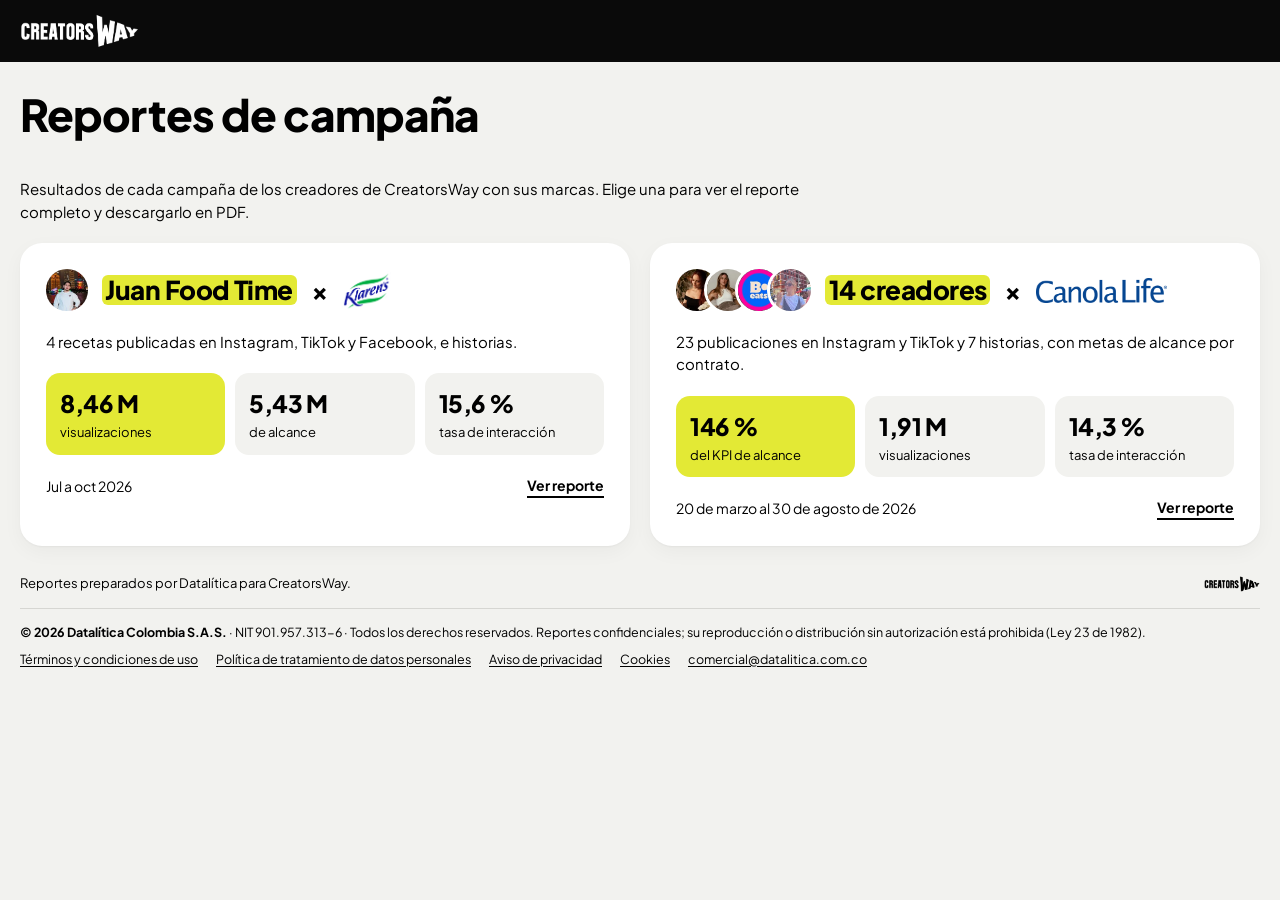
==== index.html @ 8362a9bb "Canola Life 2026: campaña con 14 creadores, KPI de alcance y portada - pipeline/metrics_creadores.py" ====
<!doctype html>
<html lang="es">
<head>
<meta charset="utf-8">
<meta name="viewport" content="width=device-width,initial-scale=1,viewport-fit=cover">
<meta name="robots" content="noindex">
<title>Reportes de campaña · CreatorsWay</title>
<link rel="icon" href="assets/favicon.ico" sizes="any">
<link rel="icon" type="image/png" sizes="32x32" href="assets/favicon-32.png">
<link rel="icon" type="image/png" sizes="16x16" href="assets/favicon-16.png">
<link rel="apple-touch-icon" href="assets/apple-touch-icon.png">
<meta name="theme-color" content="#0A0A0A">
<link rel="preconnect" href="https://fonts.googleapis.com">
<link rel="preconnect" href="https://fonts.gstatic.com" crossorigin>
<link rel="stylesheet" href="https://fonts.googleapis.com/css2?family=Plus+Jakarta+Sans:wght@400;500;600;700;800&display=swap">
<style>

/* Diseño aprobado (2026-11-05): barra superior negra con el menú del reporte; fondo gris cálido con tarjetas
   blancas muy redondeadas; amarillo CreatorsWay para lo activo y la cifra principal; negro y amarillo para las redes. */
:root{
  --fondo:#F2F2EF; --tarjeta:#FFFFFF; --negro:#000000; --barra:#0A0A0A;
  --amarillo:#E3E935; --amarillo-suave:#F4F7B8; --pista:#ECECE8; --linea:#ECECE8; --gris-tabla:#D9D9D9;
  --klarens:#0B1F8F; --ig:#0A0A0A; --tt:#E3E935; --fb:#1877F2;
  --sube:#2F7A3B; --sube-bg:#E5F1E6; --baja:#C2410C; --baja-bg:#FBE9DF; --media-bg:#F0F0EC;
  --sombra:0 1px 2px rgba(0,0,0,.04),0 6px 20px rgba(0,0,0,.04);
  --r:22px; --f:"Plus Jakarta Sans",system-ui,"Segoe UI",sans-serif;
  color-scheme:light;
}
*{box-sizing:border-box}
html{-webkit-text-size-adjust:100%}
body{margin:0;background:var(--fondo);color:var(--negro);font:400 15px/1.5 var(--f)}
h1,h2,h3,p{margin:0}
a{color:inherit}
.num{font-variant-numeric:tabular-nums}

/* barra superior */
.top{position:sticky;top:0;z-index:9;background:var(--barra);color:#fff;padding-top:env(safe-area-inset-top,0px);
  padding-left:max(16px,env(safe-area-inset-left,0px));padding-right:max(16px,env(safe-area-inset-right,0px))}
.top-in{max-width:1240px;margin:0 auto;display:flex;align-items:center;gap:28px;padding-block:14px}
.top .cw{height:34px;width:auto;flex:0 0 auto}
.nav{display:flex;gap:6px;overflow-x:auto;scrollbar-width:none;flex:1 1 auto;min-width:0}
.nav button{flex:0 0 auto;background:transparent;border:0;color:#E8E8E8;font:500 14px var(--f);padding:10px 16px;border-radius:12px;cursor:pointer;display:inline-flex;align-items:center;gap:8px}
.nav button:hover{background:#1C1C1C;color:#fff}
.nav button.on{background:var(--amarillo);color:#000;font-weight:700}
.nav button:focus-visible{outline:2px solid var(--amarillo);outline-offset:2px}
.nav svg{width:16px;height:16px}
.top-r{display:flex;align-items:center;gap:10px;flex:0 0 auto}
.period{border:1px solid #333;border-radius:12px;padding:9px 14px;font-size:14px;white-space:nowrap}
.btn.yel{background:#000;color:#fff;border:1px solid #3A3A3A;padding:10px 16px;font-size:14px}
.btn.yel:hover{background:#1C1C1C}
.title h1{display:flex;align-items:center;flex-wrap:wrap;gap:.12em .3em}
.title h1 .tlogo{height:2.4em;width:auto}
.title h1 .x{line-height:1}
.tabhead{display:flex;align-items:center;gap:12px}
.tabhead h2{font-size:24px;font-weight:800;letter-spacing:-.02em}
.tabhead span.s{font-size:15px}
.pbadge{width:40px;height:40px;border-radius:12px;display:grid;place-items:center;color:#fff;flex:0 0 auto}
.pbadge svg{width:22px;height:22px}
.pbadge.ig{background:radial-gradient(circle at 30% 107%,#FDF497 0%,#FD5949 45%,#D6249F 60%,#285AEB 90%)}
.pbadge.tt{background:#000}
.pbadge.fb{background:var(--fb)}
.fill.fb{background:var(--fb)}
.sbar .fb{background:var(--fb)}
.aprox{font-size:12px;font-weight:600;margin-left:4px}
.pbadge.tt svg{filter:drop-shadow(-1px -1px 0 #25F4EE) drop-shadow(1px 1px 0 #FE2C55)}
.sec-t{display:grid;gap:4px;margin-top:12px}
.sec-t h2{font-size:22px;font-weight:800;letter-spacing:-.02em}
.sec-t p{font-size:15px;max-width:72ch}
.kpi .ins{font-size:13px;line-height:1.45;border-top:1px solid var(--linea);padding-top:10px;margin-top:2px}
.kpi.hi .ins{border-top-color:rgba(0,0,0,.18)}
.kpi .ins b{font-weight:800}
.callout{display:block;font-size:14px;line-height:1.55}
.callout b{font-weight:800}
.foot{display:grid;gap:14px}
.foot-top{display:flex;justify-content:space-between;align-items:center;gap:16px;flex-wrap:wrap}
.legal{border-top:1px solid #D6D6D2;padding-top:14px;display:grid;gap:8px;font-size:12.5px;line-height:1.5}
.legal nav{display:flex;flex-wrap:wrap;gap:6px 18px}
.legal a{color:#000;text-decoration:underline;text-underline-offset:2px}

/* página */
.page{padding-left:max(16px,env(safe-area-inset-left,0px));padding-right:max(16px,env(safe-area-inset-right,0px));padding-block:28px 56px}
.wrap{max-width:1240px;margin:0 auto;display:grid;grid-template-columns:minmax(0,1fr);gap:20px}
.wrap > *{min-width:0}
.title{display:flex;justify-content:space-between;align-items:flex-end;gap:16px 24px;flex-wrap:wrap;margin-bottom:8px}
.title h1{font-size:clamp(30px,4vw,44px);line-height:1.1;font-weight:800;letter-spacing:-.02em;text-wrap:balance}
.title h1 .jft{background:var(--amarillo);padding:0 .14em;border-radius:6px;box-decoration-break:clone;-webkit-box-decoration-break:clone}
.title h1 .kl{color:var(--klarens)}
.title .sub{font-size:16px;margin-top:8px;max-width:70ch}
.title-r{display:flex;align-items:center;gap:12px;flex-wrap:wrap}
.title-r img{height:52px;width:auto}
.btn{background:#000;color:#fff;border:0;border-radius:12px;padding:13px 20px;font:700 15px var(--f);cursor:pointer;display:inline-flex;gap:8px;align-items:center;text-decoration:none}
.btn.ghost{background:#fff;color:#000;box-shadow:var(--sombra)}
.btn:focus-visible{outline:2px solid #000;outline-offset:2px}

.card{background:var(--tarjeta);border-radius:var(--r);box-shadow:var(--sombra);padding:26px}
.card-h{display:flex;justify-content:space-between;align-items:flex-start;gap:12px;margin-bottom:18px;flex-wrap:wrap}
.card-h h2{font-size:19px;font-weight:700;letter-spacing:-.01em}
.card-h p{font-size:14px;margin-top:4px}
.legend{display:flex;gap:16px;font-size:13px;flex:0 0 auto}
.legend span{display:inline-flex;align-items:center;gap:6px}
.legend i{width:10px;height:10px;border-radius:50%;display:inline-block}
.legend i.tt,.dot.tt{box-shadow:inset 0 0 0 1px rgba(0,0,0,.2)}

/* cifras */
.kpis{display:grid;grid-template-columns:repeat(5,minmax(0,1fr));gap:16px}
.kpi{display:grid;gap:14px;align-content:start}
.kpi .row{display:flex;justify-content:space-between;align-items:center;gap:8px}
.kpi .k{font-size:15px;font-weight:500}
.kpi .ic{width:36px;height:36px;border-radius:10px;background:var(--fondo);display:grid;place-items:center;flex:0 0 auto}
.kpi .ic svg{width:16px;height:16px}
.kpi .v{font-size:clamp(28px,2.6vw,38px);font-weight:800;line-height:1;letter-spacing:-.02em}
.kpi .d{font-size:13px}
.kpi.hi{background:var(--amarillo)}
.kpi.hi .ic{background:rgba(255,255,255,.55)}

.duo{display:grid;grid-template-columns:minmax(0,1.75fr) minmax(0,1fr);gap:16px;align-items:stretch}
.chart{position:relative}
.crow{display:grid;grid-template-columns:minmax(0,1fr) minmax(0,1.7fr) 96px;gap:20px;align-items:center;padding:14px 0;border-top:1px solid var(--linea)}
.cname{display:flex;gap:12px;align-items:center;min-width:0}
.cname > div{min-width:0}
.thumb{flex:0 0 auto;display:block;width:46px;height:82px;border-radius:10px;overflow:hidden;background:var(--pista)}
.thumb img{width:100%;height:100%;object-fit:cover;display:block}
.thumb:focus-visible{outline:2px solid #000;outline-offset:2px}
.title h1 .tavatar{width:2.2em;height:2.2em;border-radius:50%;object-fit:cover;box-shadow:0 0 0 3px #fff,0 0 0 4px var(--linea)}
.cname strong{display:block;font-weight:700;font-size:15px;line-height:1.3}
.cname span{font-size:13px}
.bars{display:grid;gap:5px}
.b{display:grid;grid-template-columns:minmax(0,1fr) 60px;gap:10px;align-items:center;font-size:13px;font-weight:600}
.b .track{height:10px;border-radius:99px;background:var(--pista)}
.b .fill{height:100%;border-radius:99px}
.fill.ig{background:var(--ig)} .fill.tt{background:var(--tt)}
.b:focus-visible{outline:2px solid #000;outline-offset:3px;border-radius:6px}
.er{justify-self:end;display:grid;justify-items:end;gap:5px}
.er .v{font-size:22px;font-weight:800;letter-spacing:-.02em}
.pill{font-size:12px;font-weight:700;padding:3px 10px;border-radius:999px;background:var(--media-bg);white-space:nowrap}
.pill.alta{background:var(--sube-bg);color:var(--sube)}
.pill.baja{background:var(--baja-bg);color:var(--baja)}
.tip{position:absolute;pointer-events:none;background:#000;color:#fff;font-size:13px;line-height:1.45;padding:8px 12px;border-radius:10px;white-space:nowrap;z-index:2}

.share{display:grid;gap:18px}
.srow{display:grid;gap:8px}
.srow .t{display:flex;justify-content:space-between;gap:8px;font-size:14px}
.srow .t b{font-weight:700}
.sbar{display:flex;height:10px;border-radius:99px;overflow:hidden;gap:2px;background:#fff}
.sbar .ig{background:var(--ig)} .sbar .tt{background:var(--tt)}
.callout{background:var(--fondo);border-radius:16px;padding:16px 18px;margin:20px 0 0;display:block}
.callout b{font-weight:700}
.callout span{font-size:14px}

.finds{display:grid;grid-template-columns:repeat(3,minmax(0,1fr));gap:16px}
.find{display:grid;gap:10px;align-content:start}
.find .v{font-size:42px;font-weight:800;line-height:1;letter-spacing:-.03em}
.find h3{font-size:17px;font-weight:700;line-height:1.3}
.find p{font-size:14px}
.find.hi{background:#000;color:#fff}
.find.hi .v{color:var(--amarillo)}

.quotes{display:grid;grid-template-columns:repeat(3,minmax(0,1fr));gap:16px}
.quote{margin:0;display:grid;gap:10px;align-content:start}
.quote .qt{font-size:12px;font-weight:700;background:var(--fondo);border-radius:999px;padding:3px 10px;justify-self:start}
.quote blockquote{margin:0;font-size:17px;font-weight:600;line-height:1.4}
.quote figcaption{font-size:13px}
.duo.inner{gap:32px}
.nets{display:grid;grid-template-columns:repeat(2,minmax(0,1fr));gap:16px}
.net-h{display:flex;align-items:center;gap:12px;margin-bottom:18px}
.badge{width:40px;height:40px;border-radius:12px;display:grid;place-items:center;font:800 13px var(--f);flex:0 0 auto}
.badge.ig{background:var(--ig);color:#fff} .badge.tt{background:var(--tt);color:#000}
.net-h strong{font-size:17px;display:block}
.net-h span{font-size:13px}
.net-g{display:grid;grid-template-columns:repeat(3,minmax(0,1fr));gap:18px 12px}
.net-g div{display:grid;gap:2px}
.net-g .v{font-size:24px;font-weight:800;letter-spacing:-.02em;line-height:1.1}
.net-g .k{font-size:13px}

/* comparación de una pieza */
.vs{display:grid;gap:16px}
.vsr{display:grid;gap:8px}
.vsr .t{display:grid;grid-template-columns:minmax(0,1fr) auto minmax(0,1fr);gap:8px;font-size:14px;align-items:baseline}
.vsr .t .a{font-weight:800;font-size:17px}
.vsr .t .m{font-weight:600;text-align:center}
.vsr .t .z{font-weight:800;font-size:17px;text-align:right}
.note{font-size:15px;line-height:1.6}
.facts{display:grid;gap:10px;margin-top:18px}
.facts div{display:flex;justify-content:space-between;gap:12px;background:var(--fondo);border-radius:12px;padding:10px 14px;font-size:14px}
.facts b{font-weight:800;white-space:nowrap}
.links{display:flex;gap:8px;flex-wrap:wrap;margin-top:18px}

.tbl{overflow-x:auto;border-radius:14px;border:1px solid var(--linea)}
table{border-collapse:collapse;width:100%;min-width:660px;font-size:14px}
th,td{padding:12px 14px;text-align:right;white-space:nowrap}
th:first-child,td:first-child{text-align:left;white-space:normal}
th.l,td.l{text-align:left}
thead th{background:var(--gris-tabla);font-weight:700;font-size:13px}
tbody td{border-top:1px solid var(--linea)}
tbody tr.hl td{background:var(--amarillo-suave)}
tfoot td{font-weight:800;border-top:2px solid #000}
.dot{display:inline-block;width:10px;height:10px;border-radius:50%;margin-right:8px}
.mini{display:inline-block;height:6px;border-radius:99px;background:#000;vertical-align:middle;margin-left:8px}
.hand{display:block;font-size:11.5px}

.stories{display:grid;grid-template-columns:240px minmax(0,1fr);gap:24px;align-items:start}
.sfigs{display:grid;gap:12px}
.sfigs div{background:var(--fondo);border-radius:16px;padding:14px 16px;display:grid;gap:2px}
.sfigs div:first-child{background:var(--amarillo)}
.sfigs .v{font-size:28px;font-weight:800;letter-spacing:-.02em;line-height:1.1}
.sfigs span{font-size:13px}

.foot{font-size:13px;padding-top:8px}
.foot img{height:16px;width:auto}

@media (max-width:1000px){
  .kpis{grid-template-columns:repeat(2,minmax(0,1fr))}
  .kpi.hi{grid-column:1 / -1}
  .duo,.nets,.finds,.quotes{grid-template-columns:minmax(0,1fr)}
    .period{display:none}
  .btn.yel{padding:9px 12px}
}
@media (max-width:640px){
  .crow{grid-template-columns:minmax(0,1fr) auto;gap:10px 14px}
  .crow .bars{grid-column:1 / -1;grid-row:2}
  .stories{grid-template-columns:minmax(0,1fr)}
  .card{padding:20px}
  .net-g{grid-template-columns:repeat(2,minmax(0,1fr))}
  .top-in{gap:16px}
    .top .cw{height:26px}
}
@media print{
  @page{size:A4 landscape;margin:8mm}
  body{-webkit-print-color-adjust:exact;print-color-adjust:exact}
  .top{position:static}
  .btn,.tip{display:none!important}
  .card,.kpi,.find{break-inside:avoid}
  .page{padding-block:16px 0}
}
@media (prefers-reduced-motion:reduce){*{scroll-behavior:auto!important}}

/* Portada: una tarjeta por campaña, con el mismo sistema visual de los reportes. */
.camps{display:grid;grid-template-columns:repeat(2,minmax(0,1fr));gap:20px}
.camp{display:grid;gap:20px;align-content:start;text-decoration:none;color:inherit;transition:box-shadow .15s}
.camp:hover{box-shadow:0 0 0 2px #000,var(--sombra)}
.camp:focus-visible{outline:2px solid #000;outline-offset:3px}
.camp-h{display:flex;align-items:center;gap:14px;flex-wrap:wrap;font-size:26px;font-weight:800;letter-spacing:-.02em;line-height:1.15}
.camp-h .jft{background:var(--amarillo);padding:0 .14em;border-radius:6px}
.camp-h img.logo{height:1.5em;width:auto}
.camp-h img.logo.wide{height:.95em}
.camp-h .avs{display:inline-flex}
.camp-h .avs img{width:1.6em;height:1.6em;border-radius:50%;object-fit:cover;box-shadow:0 0 0 3px #fff;margin-left:-.4em}
.camp-h .avs img:first-child{margin-left:0}
.camp p{font-size:15px;max-width:60ch}
.camp-n{display:grid;grid-template-columns:repeat(3,minmax(0,1fr));gap:10px}
.camp-n div{background:var(--fondo);border-radius:14px;padding:12px 14px;display:grid;gap:2px}
.camp-n div:first-child{background:var(--amarillo)}
.camp-n b{font-size:24px;font-weight:800;letter-spacing:-.02em}
.camp-n span{font-size:13px}
.camp-f{display:flex;justify-content:space-between;align-items:center;gap:12px;font-size:14px}
.camp-f .go{font-weight:700;border-bottom:2px solid #000}
@media (max-width:900px){.camps{grid-template-columns:minmax(0,1fr)}}
@media (max-width:520px){.camp-n{grid-template-columns:minmax(0,1fr)}}
</style>
</head>
<body>
<header class="top"><div class="top-in"><img class="cw" src="assets/logo-creatorsway-blanco.png" alt="CreatorsWay"></div></header>
<main class="page"><div class="wrap">
  <div class="title"><h1>Reportes de campaña</h1></div>
  <div class="sec-t"><p>Resultados de cada campaña de los creadores de CreatorsWay con sus marcas. Elige una para ver el reporte completo y descargarlo en PDF.</p></div>
  <section class="camps" id="camps"></section>
  <footer class="foot"><div class="foot-top"><span>Reportes preparados por Datalítica para CreatorsWay.</span><img src="assets/logo-creatorsway-negro.png" alt="CreatorsWay"></div>
    <div class="legal"><p><strong>© <span id="y"></span> Datalítica Colombia S.A.S.</strong> · NIT 901.957.313-6 · Todos los derechos reservados. Reportes confidenciales; su reproducción o distribución sin autorización está prohibida (Ley 23 de 1982).</p>
    <nav aria-label="Información legal"><a href="legal/terminos.html">Términos y condiciones de uso</a><a href="legal/datos-personales.html">Política de tratamiento de datos personales</a><a href="legal/datos-personales.html#aviso">Aviso de privacidad</a><a href="legal/datos-personales.html#cookies">Cookies</a><a href="mailto:comercial@datalitica.com.co">comercial@datalitica.com.co</a></nav></div></footer>
</div></main>
<script>
const D={"campanas":[{"id":"klarens-2026","marca":"KLAREN'S","logo":"assets/logo-klarens-sin-fondo.png","logo_ancho":false,"quien":"Juan Food Time","avatares":["assets/klarens-2026/avatar-juanfoodtime.jpg"],"periodo":"Jul a oct 2026","resumen":"4 recetas publicadas en Instagram, TikTok y Facebook, e historias.","cifras":[["8,46 M","visualizaciones"],["5,43 M","de alcance"],["15,6 %","tasa de interacción"]]},{"id":"canola-2026","marca":"Canola Life","logo":"assets/logo-canola-life.png","logo_ancho":true,"quien":"14 creadores","avatares":["assets/canola-2026/avatar-yummy__journey.jpg","assets/canola-2026/avatar-natyfarah.jpg","assets/canola-2026/avatar-b.eats___.jpg","assets/canola-2026/avatar-juliana.cocina.jpg"],"periodo":"20 de marzo al 30 de agosto de 2026","resumen":"23 publicaciones en Instagram y TikTok y 7 historias, con metas de alcance por contrato.","cifras":[["146 %","del KPI de alcance"],["1,91 M","visualizaciones"],["14,3 %","tasa de interacción"]]}]};
const esc=s=>String(s??'').replace(/[&<>"]/g,c=>({'&':'&amp;','<':'&lt;','>':'&gt;','"':'&quot;'}[c]));
const short=v=>v>=1e6?(v/1e6).toLocaleString('es-CO',{minimumFractionDigits:2,maximumFractionDigits:2})+' M':v>=1e4?Math.round(v/1e3).toLocaleString('es-CO')+' K':new Intl.NumberFormat('es-CO').format(Math.round(v));
const pct=(v,d=0)=>(v*100).toLocaleString('es-CO',{minimumFractionDigits:d,maximumFractionDigits:d})+' %';
document.getElementById('y').textContent=new Date().getFullYear();
document.getElementById('camps').innerHTML=D.campanas.map(c=>`<a class="card camp" href="${esc(c.id)}/">
  <div class="camp-h"><span class="avs">${c.avatares.map(a=>`<img src="${esc(a)}" alt="">`).join('')}</span><span class="jft">${esc(c.quien)}</span><span>×</span><img class="logo${c.logo_ancho?' wide':''}" src="${esc(c.logo)}" alt="${esc(c.marca)}"></div>
  <p>${esc(c.resumen)}</p>
  <div class="camp-n">${c.cifras.map(([v,k])=>`<div><b>${esc(v)}</b><span>${esc(k)}</span></div>`).join('')}</div>
  <div class="camp-f"><span>${esc(c.periodo)}</span><span class="go">Ver reporte</span></div></a>`).join('');
</script>
</body>
</html>
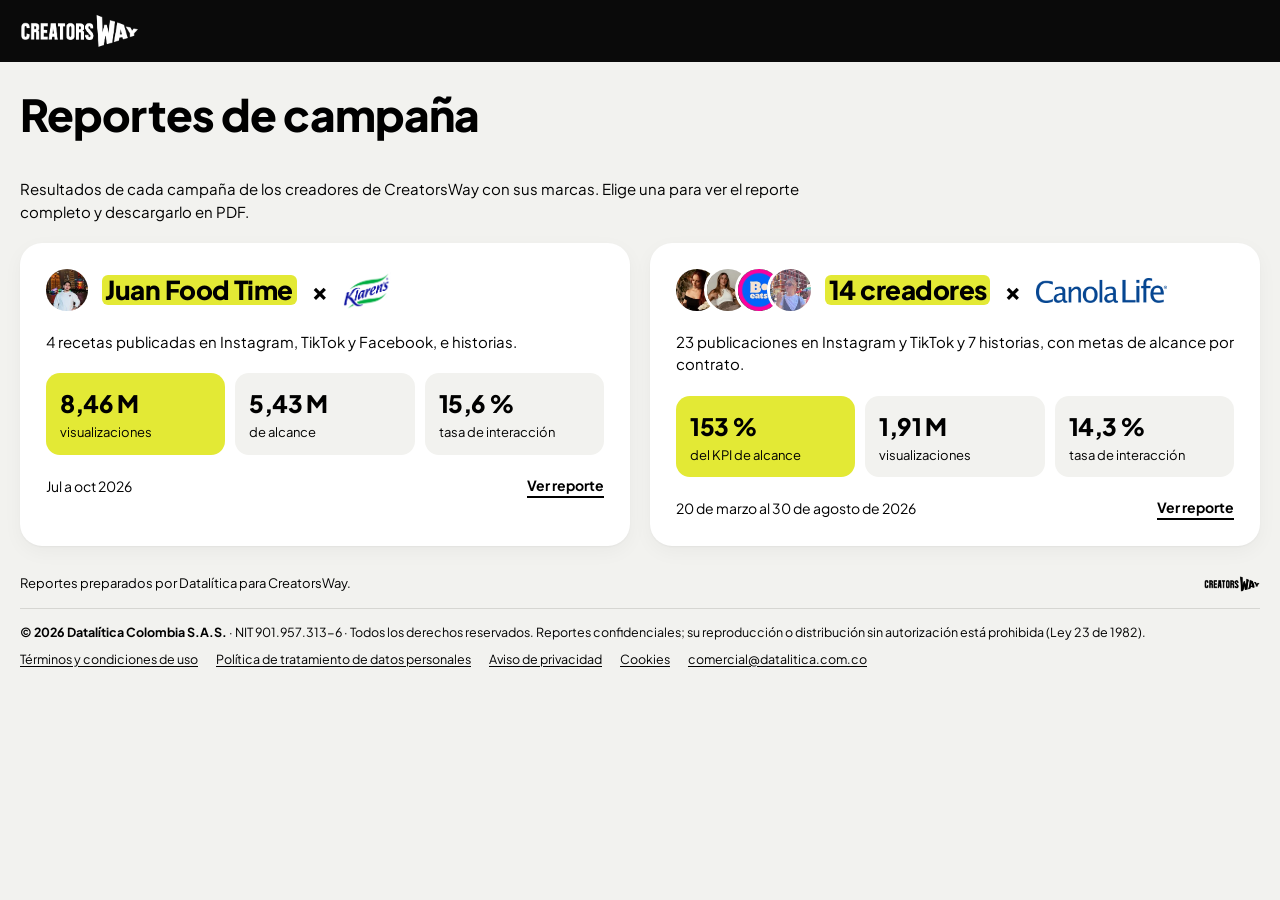
==== commit 075122e1: "KLAREN'S también lee solo el Excel; KPI de microinfluenciadores de Canola en 3.000 - actualizar_exce" ====
--- a/index.html
+++ b/index.html
@@ -269,7 +269,7 @@
     <nav aria-label="Información legal"><a href="legal/terminos.html">Términos y condiciones de uso</a><a href="legal/datos-personales.html">Política de tratamiento de datos personales</a><a href="legal/datos-personales.html#aviso">Aviso de privacidad</a><a href="legal/datos-personales.html#cookies">Cookies</a><a href="mailto:comercial@datalitica.com.co">comercial@datalitica.com.co</a></nav></div></footer>
 </div></main>
 <script>
-const D={"campanas":[{"id":"klarens-2026","marca":"KLAREN'S","logo":"assets/logo-klarens-sin-fondo.png","logo_ancho":false,"quien":"Juan Food Time","avatares":["assets/klarens-2026/avatar-juanfoodtime.jpg"],"periodo":"Jul a oct 2026","resumen":"4 recetas publicadas en Instagram, TikTok y Facebook, e historias.","cifras":[["8,46 M","visualizaciones"],["5,43 M","de alcance"],["15,6 %","tasa de interacción"]]},{"id":"canola-2026","marca":"Canola Life","logo":"assets/logo-canola-life.png","logo_ancho":true,"quien":"14 creadores","avatares":["assets/canola-2026/avatar-yummy__journey.jpg","assets/canola-2026/avatar-natyfarah.jpg","assets/canola-2026/avatar-b.eats___.jpg","assets/canola-2026/avatar-juliana.cocina.jpg"],"periodo":"20 de marzo al 30 de agosto de 2026","resumen":"23 publicaciones en Instagram y TikTok y 7 historias, con metas de alcance por contrato.","cifras":[["146 %","del KPI de alcance"],["1,91 M","visualizaciones"],["14,3 %","tasa de interacción"]]}]};
+const D={"campanas":[{"id":"klarens-2026","marca":"KLAREN'S","logo":"assets/logo-klarens-sin-fondo.png","logo_ancho":false,"quien":"Juan Food Time","avatares":["assets/klarens-2026/avatar-juanfoodtime.jpg"],"periodo":"Jul a oct 2026","resumen":"4 recetas publicadas en Instagram, TikTok y Facebook, e historias.","cifras":[["8,46 M","visualizaciones"],["5,43 M","de alcance"],["15,6 %","tasa de interacción"]]},{"id":"canola-2026","marca":"Canola Life","logo":"assets/logo-canola-life.png","logo_ancho":true,"quien":"14 creadores","avatares":["assets/canola-2026/avatar-yummy__journey.jpg","assets/canola-2026/avatar-natyfarah.jpg","assets/canola-2026/avatar-b.eats___.jpg","assets/canola-2026/avatar-juliana.cocina.jpg"],"periodo":"20 de marzo al 30 de agosto de 2026","resumen":"23 publicaciones en Instagram y TikTok y 7 historias, con metas de alcance por contrato.","cifras":[["153 %","del KPI de alcance"],["1,91 M","visualizaciones"],["14,3 %","tasa de interacción"]]}]};
 const esc=s=>String(s??'').replace(/[&<>"]/g,c=>({'&':'&amp;','<':'&lt;','>':'&gt;','"':'&quot;'}[c]));
 const short=v=>v>=1e6?(v/1e6).toLocaleString('es-CO',{minimumFractionDigits:2,maximumFractionDigits:2})+' M':v>=1e4?Math.round(v/1e3).toLocaleString('es-CO')+' K':new Intl.NumberFormat('es-CO').format(Math.round(v));
 const pct=(v,d=0)=>(v*100).toLocaleString('es-CO',{minimumFractionDigits:d,maximumFractionDigits:d})+' %';
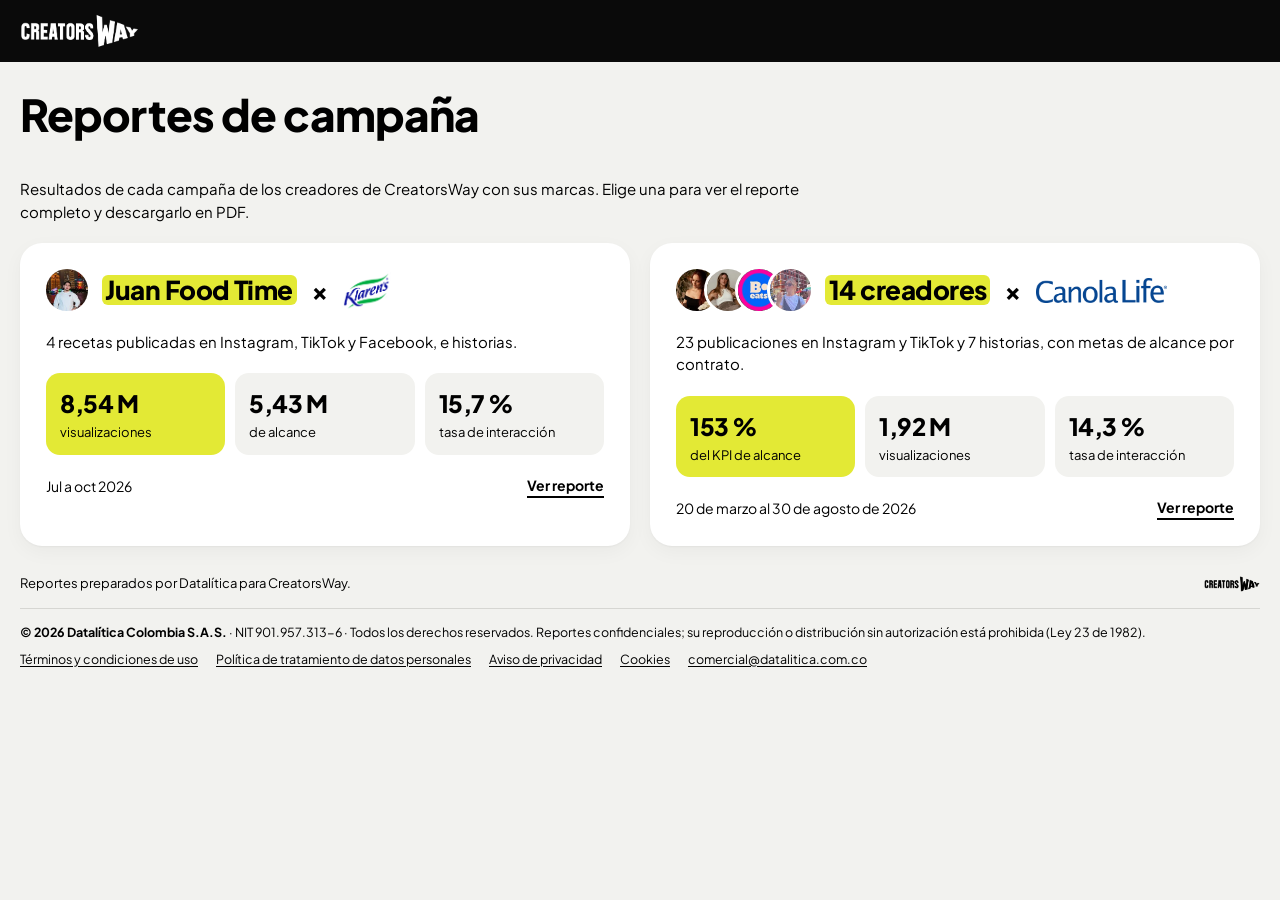
==== commit 621216ce: "Actualización de cifras 2026-11-14 (automática: 56 cambios, 0 retenidos por el control) Co-Authored-" ====
--- a/index.html
+++ b/index.html
@@ -269,7 +269,7 @@
     <nav aria-label="Información legal"><a href="legal/terminos.html">Términos y condiciones de uso</a><a href="legal/datos-personales.html">Política de tratamiento de datos personales</a><a href="legal/datos-personales.html#aviso">Aviso de privacidad</a><a href="legal/datos-personales.html#cookies">Cookies</a><a href="mailto:comercial@datalitica.com.co">comercial@datalitica.com.co</a></nav></div></footer>
 </div></main>
 <script>
-const D={"campanas":[{"id":"klarens-2026","marca":"KLAREN'S","logo":"assets/logo-klarens-sin-fondo.png","logo_ancho":false,"quien":"Juan Food Time","avatares":["assets/klarens-2026/avatar-juanfoodtime.jpg"],"periodo":"Jul a oct 2026","resumen":"4 recetas publicadas en Instagram, TikTok y Facebook, e historias.","cifras":[["8,46 M","visualizaciones"],["5,43 M","de alcance"],["15,6 %","tasa de interacción"]]},{"id":"canola-2026","marca":"Canola Life","logo":"assets/logo-canola-life.png","logo_ancho":true,"quien":"14 creadores","avatares":["assets/canola-2026/avatar-yummy__journey.jpg","assets/canola-2026/avatar-natyfarah.jpg","assets/canola-2026/avatar-b.eats___.jpg","assets/canola-2026/avatar-juliana.cocina.jpg"],"periodo":"20 de marzo al 30 de agosto de 2026","resumen":"23 publicaciones en Instagram y TikTok y 7 historias, con metas de alcance por contrato.","cifras":[["153 %","del KPI de alcance"],["1,91 M","visualizaciones"],["14,3 %","tasa de interacción"]]}]};
+const D={"campanas":[{"id":"klarens-2026","marca":"KLAREN'S","logo":"assets/logo-klarens-sin-fondo.png","logo_ancho":false,"quien":"Juan Food Time","avatares":["assets/klarens-2026/avatar-juanfoodtime.jpg"],"periodo":"Jul a oct 2026","resumen":"4 recetas publicadas en Instagram, TikTok y Facebook, e historias.","cifras":[["8,54 M","visualizaciones"],["5,43 M","de alcance"],["15,7 %","tasa de interacción"]]},{"id":"canola-2026","marca":"Canola Life","logo":"assets/logo-canola-life.png","logo_ancho":true,"quien":"14 creadores","avatares":["assets/canola-2026/avatar-yummy__journey.jpg","assets/canola-2026/avatar-natyfarah.jpg","assets/canola-2026/avatar-b.eats___.jpg","assets/canola-2026/avatar-juliana.cocina.jpg"],"periodo":"20 de marzo al 30 de agosto de 2026","resumen":"23 publicaciones en Instagram y TikTok y 7 historias, con metas de alcance por contrato.","cifras":[["153 %","del KPI de alcance"],["1,92 M","visualizaciones"],["14,3 %","tasa de interacción"]]}]};
 const esc=s=>String(s??'').replace(/[&<>"]/g,c=>({'&':'&amp;','<':'&lt;','>':'&gt;','"':'&quot;'}[c]));
 const short=v=>v>=1e6?(v/1e6).toLocaleString('es-CO',{minimumFractionDigits:2,maximumFractionDigits:2})+' M':v>=1e4?Math.round(v/1e3).toLocaleString('es-CO')+' K':new Intl.NumberFormat('es-CO').format(Math.round(v));
 const pct=(v,d=0)=>(v*100).toLocaleString('es-CO',{minimumFractionDigits:d,maximumFractionDigits:d})+' %';
@@ -280,5 +280,5 @@
   <div class="camp-n">${c.cifras.map(([v,k])=>`<div><b>${esc(v)}</b><span>${esc(k)}</span></div>`).join('')}</div>
   <div class="camp-f"><span>${esc(c.periodo)}</span><span class="go">Ver reporte</span></div></a>`).join('');
 </script>
-</body>
+<script async src="/gc.js"></script></body>
 </html>
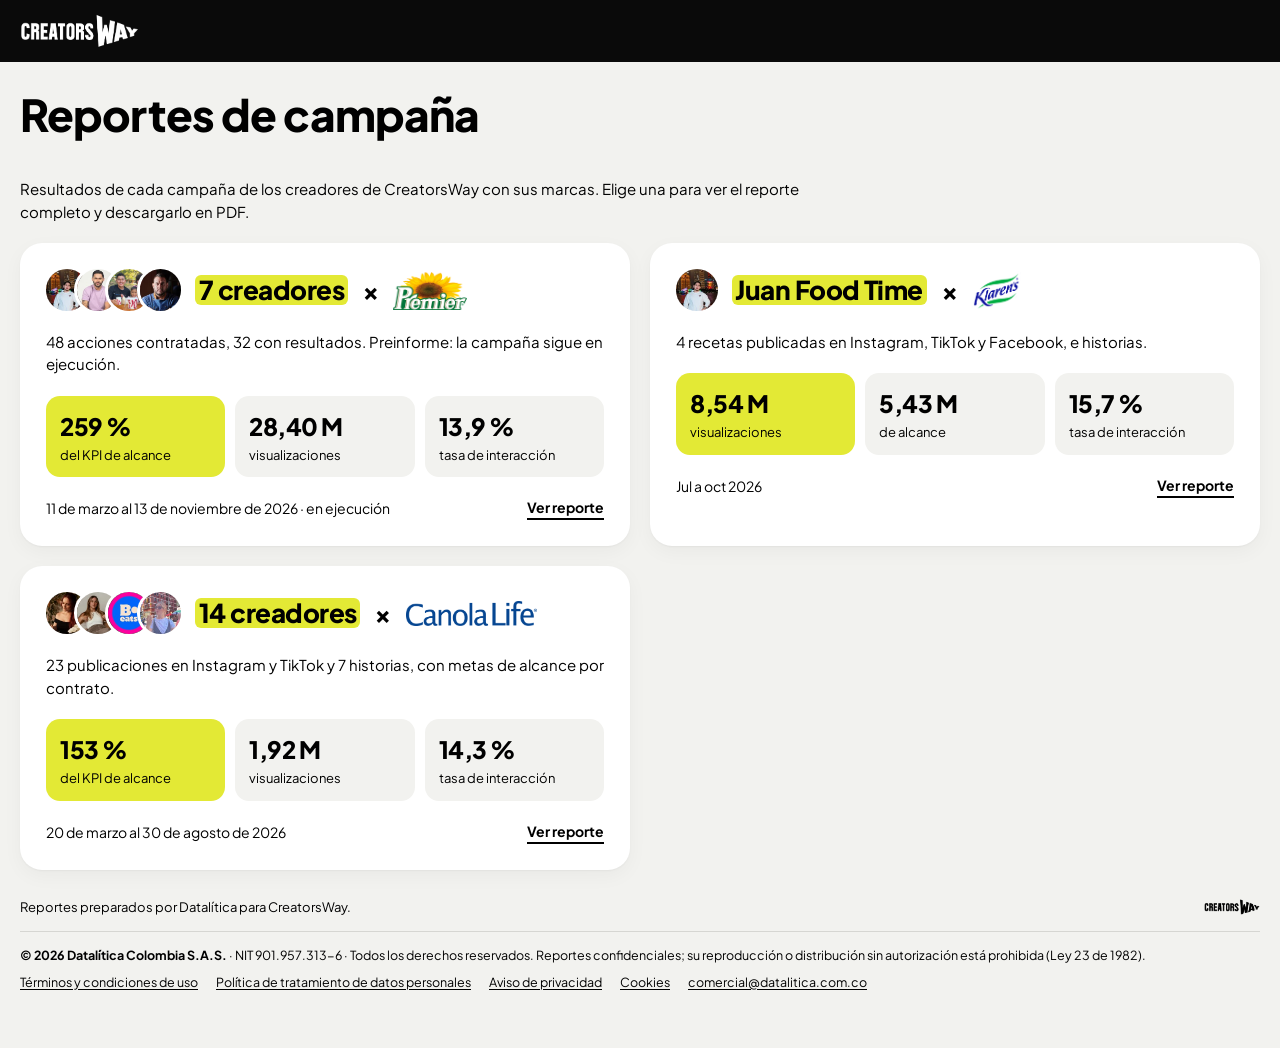
==== commit 54967067: "Reconstruir los reportes sobre la actualización automática del 14-nov Co-Authored-By: Claude Opus 5." ====
--- a/index.html
+++ b/index.html
@@ -269,7 +269,7 @@
     <nav aria-label="Información legal"><a href="legal/terminos.html">Términos y condiciones de uso</a><a href="legal/datos-personales.html">Política de tratamiento de datos personales</a><a href="legal/datos-personales.html#aviso">Aviso de privacidad</a><a href="legal/datos-personales.html#cookies">Cookies</a><a href="mailto:comercial@datalitica.com.co">comercial@datalitica.com.co</a></nav></div></footer>
 </div></main>
 <script>
-const D={"campanas":[{"id":"klarens-2026","marca":"KLAREN'S","logo":"assets/logo-klarens-sin-fondo.png","logo_ancho":false,"quien":"Juan Food Time","avatares":["assets/klarens-2026/avatar-juanfoodtime.jpg"],"periodo":"Jul a oct 2026","resumen":"4 recetas publicadas en Instagram, TikTok y Facebook, e historias.","cifras":[["8,54 M","visualizaciones"],["5,43 M","de alcance"],["15,7 %","tasa de interacción"]]},{"id":"canola-2026","marca":"Canola Life","logo":"assets/logo-canola-life.png","logo_ancho":true,"quien":"14 creadores","avatares":["assets/canola-2026/avatar-yummy__journey.jpg","assets/canola-2026/avatar-natyfarah.jpg","assets/canola-2026/avatar-b.eats___.jpg","assets/canola-2026/avatar-juliana.cocina.jpg"],"periodo":"20 de marzo al 30 de agosto de 2026","resumen":"23 publicaciones en Instagram y TikTok y 7 historias, con metas de alcance por contrato.","cifras":[["153 %","del KPI de alcance"],["1,92 M","visualizaciones"],["14,3 %","tasa de interacción"]]}]};
+const D={"campanas":[{"id":"premier-2026","marca":"Premier","logo":"assets/logo-premier.png","logo_ancho":false,"quien":"7 creadores","avatares":["assets/premier-2026/avatar-juanfoodtime.jpg","assets/premier-2026/avatar-tatanarroyo.jpg","assets/premier-2026/avatar-foggyreposteria.jpg","assets/premier-2026/avatar-jeison_rodriguezchef.jpg"],"periodo":"11 de marzo al 13 de noviembre de 2026 · en ejecución","resumen":"48 acciones contratadas, 32 con resultados. Preinforme: la campaña sigue en ejecución.","cifras":[["259 %","del KPI de alcance"],["28,40 M","visualizaciones"],["13,9 %","tasa de interacción"]]},{"id":"klarens-2026","marca":"KLAREN'S","logo":"assets/logo-klarens-sin-fondo.png","logo_ancho":false,"quien":"Juan Food Time","avatares":["assets/klarens-2026/avatar-juanfoodtime.jpg"],"periodo":"Jul a oct 2026","resumen":"4 recetas publicadas en Instagram, TikTok y Facebook, e historias.","cifras":[["8,54 M","visualizaciones"],["5,43 M","de alcance"],["15,7 %","tasa de interacción"]]},{"id":"canola-2026","marca":"Canola Life","logo":"assets/logo-canola-life.png","logo_ancho":true,"quien":"14 creadores","avatares":["assets/canola-2026/avatar-yummy__journey.jpg","assets/canola-2026/avatar-natyfarah.jpg","assets/canola-2026/avatar-b.eats___.jpg","assets/canola-2026/avatar-juliana.cocina.jpg"],"periodo":"20 de marzo al 30 de agosto de 2026","resumen":"23 publicaciones en Instagram y TikTok y 7 historias, con metas de alcance por contrato.","cifras":[["153 %","del KPI de alcance"],["1,92 M","visualizaciones"],["14,3 %","tasa de interacción"]]}]};
 const esc=s=>String(s??'').replace(/[&<>"]/g,c=>({'&':'&amp;','<':'&lt;','>':'&gt;','"':'&quot;'}[c]));
 const short=v=>v>=1e6?(v/1e6).toLocaleString('es-CO',{minimumFractionDigits:2,maximumFractionDigits:2})+' M':v>=1e4?Math.round(v/1e3).toLocaleString('es-CO')+' K':new Intl.NumberFormat('es-CO').format(Math.round(v));
 const pct=(v,d=0)=>(v*100).toLocaleString('es-CO',{minimumFractionDigits:d,maximumFractionDigits:d})+' %';
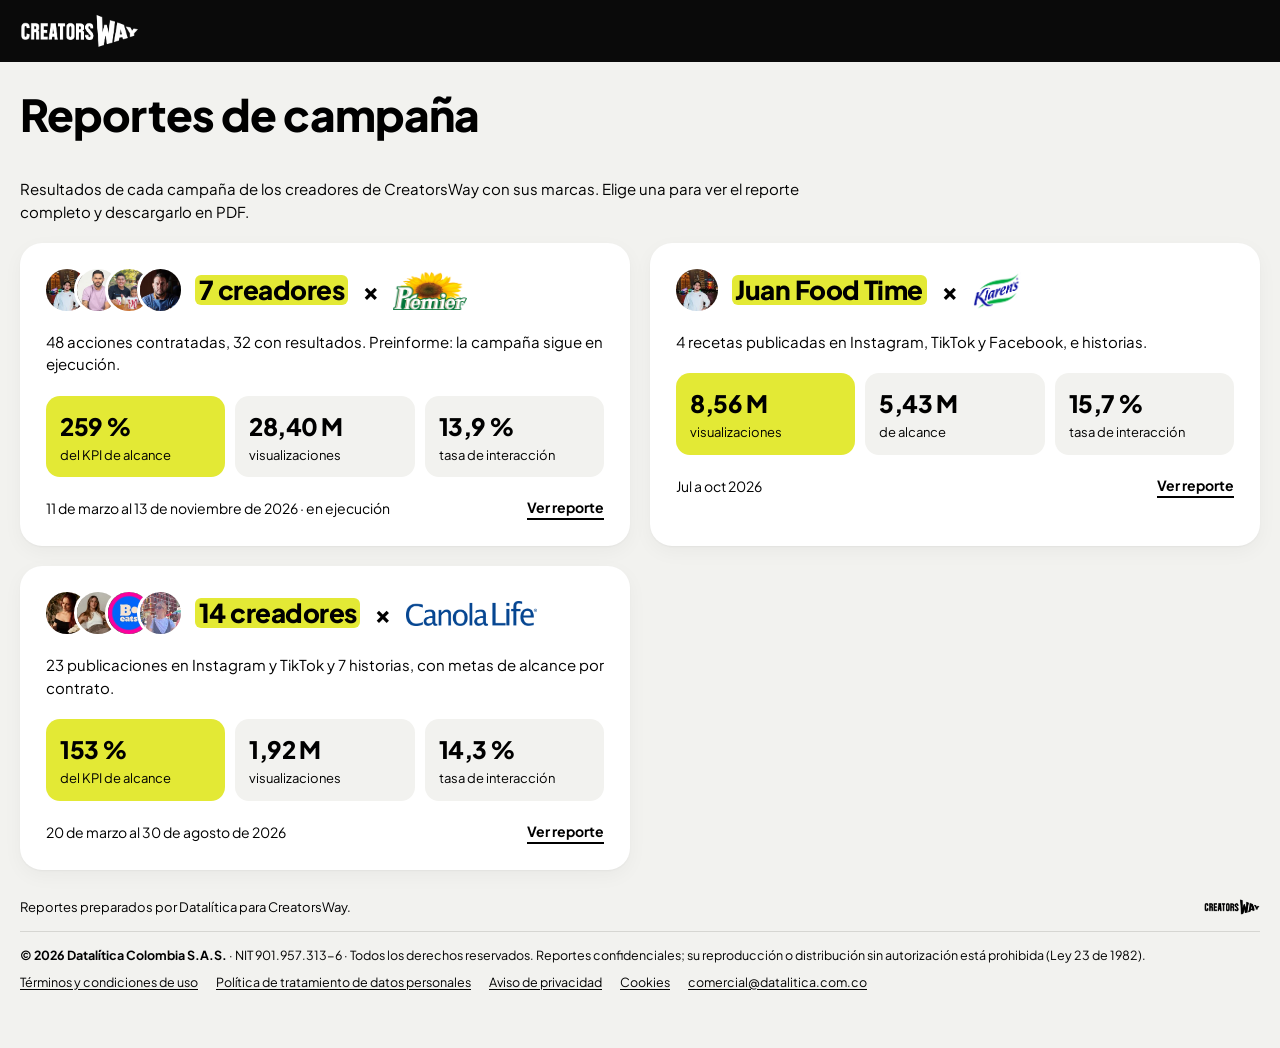
==== commit 5cc9247e: "Actualización de cifras 2026-11-16 (automática: 70 cambios, 0 retenidos por el control) Co-Authored-" ====
--- a/index.html
+++ b/index.html
@@ -269,7 +269,7 @@
     <nav aria-label="Información legal"><a href="legal/terminos.html">Términos y condiciones de uso</a><a href="legal/datos-personales.html">Política de tratamiento de datos personales</a><a href="legal/datos-personales.html#aviso">Aviso de privacidad</a><a href="legal/datos-personales.html#cookies">Cookies</a><a href="mailto:comercial@datalitica.com.co">comercial@datalitica.com.co</a></nav></div></footer>
 </div></main>
 <script>
-const D={"campanas":[{"id":"premier-2026","marca":"Premier","logo":"assets/logo-premier.png","logo_ancho":false,"quien":"7 creadores","avatares":["assets/premier-2026/avatar-juanfoodtime.jpg","assets/premier-2026/avatar-tatanarroyo.jpg","assets/premier-2026/avatar-foggyreposteria.jpg","assets/premier-2026/avatar-jeison_rodriguezchef.jpg"],"periodo":"11 de marzo al 13 de noviembre de 2026 · en ejecución","resumen":"48 acciones contratadas, 32 con resultados. Preinforme: la campaña sigue en ejecución.","cifras":[["259 %","del KPI de alcance"],["28,40 M","visualizaciones"],["13,9 %","tasa de interacción"]]},{"id":"klarens-2026","marca":"KLAREN'S","logo":"assets/logo-klarens-sin-fondo.png","logo_ancho":false,"quien":"Juan Food Time","avatares":["assets/klarens-2026/avatar-juanfoodtime.jpg"],"periodo":"Jul a oct 2026","resumen":"4 recetas publicadas en Instagram, TikTok y Facebook, e historias.","cifras":[["8,54 M","visualizaciones"],["5,43 M","de alcance"],["15,7 %","tasa de interacción"]]},{"id":"canola-2026","marca":"Canola Life","logo":"assets/logo-canola-life.png","logo_ancho":true,"quien":"14 creadores","avatares":["assets/canola-2026/avatar-yummy__journey.jpg","assets/canola-2026/avatar-natyfarah.jpg","assets/canola-2026/avatar-b.eats___.jpg","assets/canola-2026/avatar-juliana.cocina.jpg"],"periodo":"20 de marzo al 30 de agosto de 2026","resumen":"23 publicaciones en Instagram y TikTok y 7 historias, con metas de alcance por contrato.","cifras":[["153 %","del KPI de alcance"],["1,92 M","visualizaciones"],["14,3 %","tasa de interacción"]]}]};
+const D={"campanas":[{"id":"premier-2026","marca":"Premier","logo":"assets/logo-premier.png","logo_ancho":false,"quien":"7 creadores","avatares":["assets/premier-2026/avatar-juanfoodtime.jpg","assets/premier-2026/avatar-tatanarroyo.jpg","assets/premier-2026/avatar-foggyreposteria.jpg","assets/premier-2026/avatar-jeison_rodriguezchef.jpg"],"periodo":"11 de marzo al 13 de noviembre de 2026 · en ejecución","resumen":"48 acciones contratadas, 32 con resultados. Preinforme: la campaña sigue en ejecución.","cifras":[["259 %","del KPI de alcance"],["28,40 M","visualizaciones"],["13,9 %","tasa de interacción"]]},{"id":"klarens-2026","marca":"KLAREN'S","logo":"assets/logo-klarens-sin-fondo.png","logo_ancho":false,"quien":"Juan Food Time","avatares":["assets/klarens-2026/avatar-juanfoodtime.jpg"],"periodo":"Jul a oct 2026","resumen":"4 recetas publicadas en Instagram, TikTok y Facebook, e historias.","cifras":[["8,56 M","visualizaciones"],["5,43 M","de alcance"],["15,7 %","tasa de interacción"]]},{"id":"canola-2026","marca":"Canola Life","logo":"assets/logo-canola-life.png","logo_ancho":true,"quien":"14 creadores","avatares":["assets/canola-2026/avatar-yummy__journey.jpg","assets/canola-2026/avatar-natyfarah.jpg","assets/canola-2026/avatar-b.eats___.jpg","assets/canola-2026/avatar-juliana.cocina.jpg"],"periodo":"20 de marzo al 30 de agosto de 2026","resumen":"23 publicaciones en Instagram y TikTok y 7 historias, con metas de alcance por contrato.","cifras":[["153 %","del KPI de alcance"],["1,92 M","visualizaciones"],["14,3 %","tasa de interacción"]]}]};
 const esc=s=>String(s??'').replace(/[&<>"]/g,c=>({'&':'&amp;','<':'&lt;','>':'&gt;','"':'&quot;'}[c]));
 const short=v=>v>=1e6?(v/1e6).toLocaleString('es-CO',{minimumFractionDigits:2,maximumFractionDigits:2})+' M':v>=1e4?Math.round(v/1e3).toLocaleString('es-CO')+' K':new Intl.NumberFormat('es-CO').format(Math.round(v));
 const pct=(v,d=0)=>(v*100).toLocaleString('es-CO',{minimumFractionDigits:d,maximumFractionDigits:d})+' %';
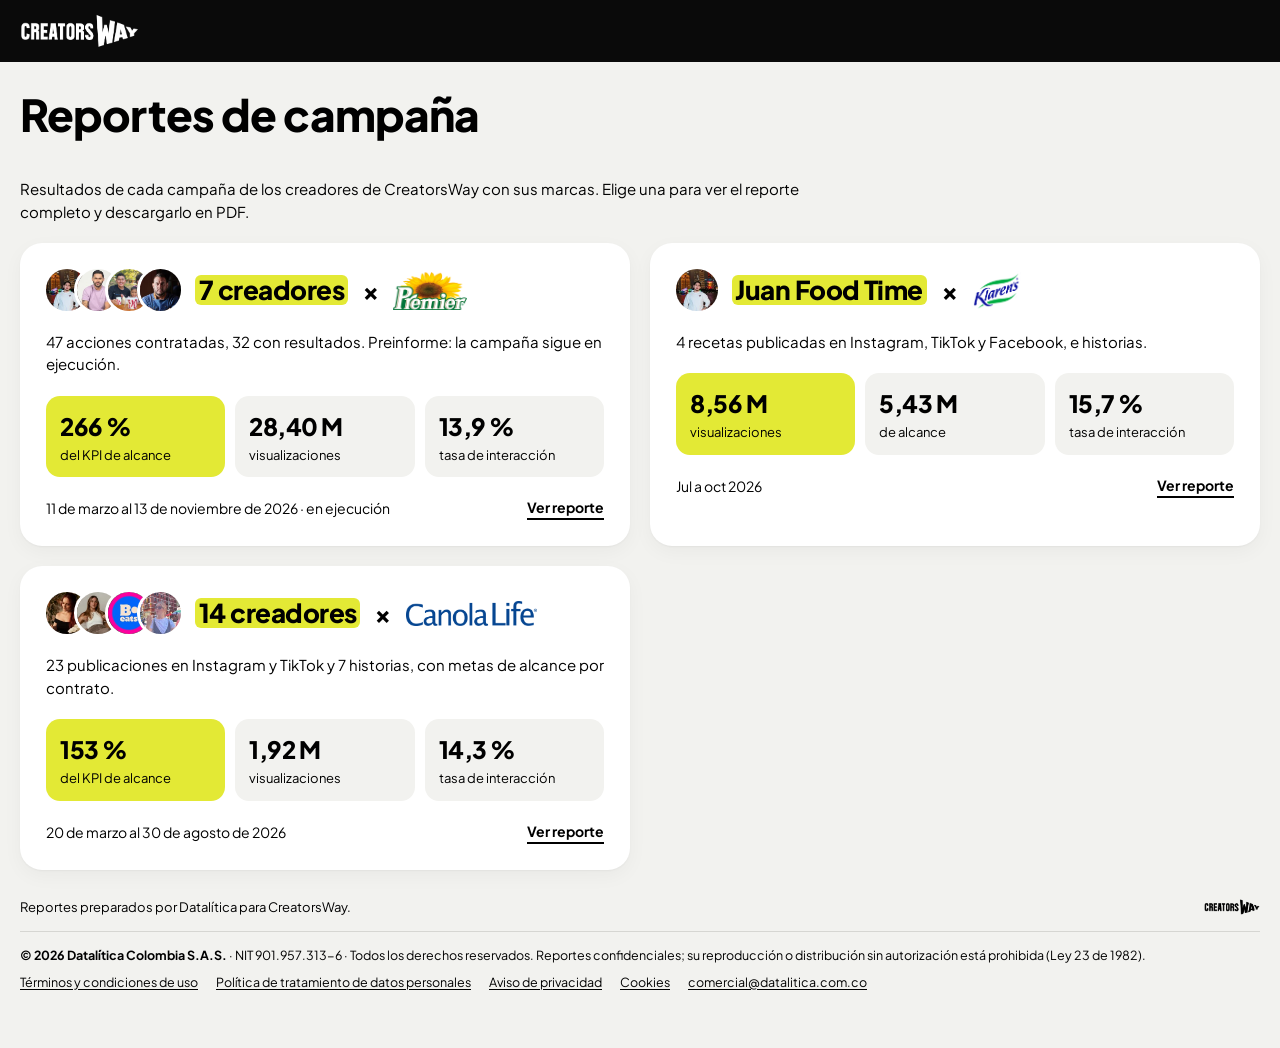
==== commit e75207f8: "Premier: Tatan tiene 1 sola réplica en TikTok (fila 84 excluida, confirmado por Juan Food Time) Co-A" ====
--- a/index.html
+++ b/index.html
@@ -269,7 +269,7 @@
     <nav aria-label="Información legal"><a href="legal/terminos.html">Términos y condiciones de uso</a><a href="legal/datos-personales.html">Política de tratamiento de datos personales</a><a href="legal/datos-personales.html#aviso">Aviso de privacidad</a><a href="legal/datos-personales.html#cookies">Cookies</a><a href="mailto:comercial@datalitica.com.co">comercial@datalitica.com.co</a></nav></div></footer>
 </div></main>
 <script>
-const D={"campanas":[{"id":"premier-2026","marca":"Premier","logo":"assets/logo-premier.png","logo_ancho":false,"quien":"7 creadores","avatares":["assets/premier-2026/avatar-juanfoodtime.jpg","assets/premier-2026/avatar-tatanarroyo.jpg","assets/premier-2026/avatar-foggyreposteria.jpg","assets/premier-2026/avatar-jeison_rodriguezchef.jpg"],"periodo":"11 de marzo al 13 de noviembre de 2026 · en ejecución","resumen":"48 acciones contratadas, 32 con resultados. Preinforme: la campaña sigue en ejecución.","cifras":[["259 %","del KPI de alcance"],["28,40 M","visualizaciones"],["13,9 %","tasa de interacción"]]},{"id":"klarens-2026","marca":"KLAREN'S","logo":"assets/logo-klarens-sin-fondo.png","logo_ancho":false,"quien":"Juan Food Time","avatares":["assets/klarens-2026/avatar-juanfoodtime.jpg"],"periodo":"Jul a oct 2026","resumen":"4 recetas publicadas en Instagram, TikTok y Facebook, e historias.","cifras":[["8,56 M","visualizaciones"],["5,43 M","de alcance"],["15,7 %","tasa de interacción"]]},{"id":"canola-2026","marca":"Canola Life","logo":"assets/logo-canola-life.png","logo_ancho":true,"quien":"14 creadores","avatares":["assets/canola-2026/avatar-yummy__journey.jpg","assets/canola-2026/avatar-natyfarah.jpg","assets/canola-2026/avatar-b.eats___.jpg","assets/canola-2026/avatar-juliana.cocina.jpg"],"periodo":"20 de marzo al 30 de agosto de 2026","resumen":"23 publicaciones en Instagram y TikTok y 7 historias, con metas de alcance por contrato.","cifras":[["153 %","del KPI de alcance"],["1,92 M","visualizaciones"],["14,3 %","tasa de interacción"]]}]};
+const D={"campanas":[{"id":"premier-2026","marca":"Premier","logo":"assets/logo-premier.png","logo_ancho":false,"quien":"7 creadores","avatares":["assets/premier-2026/avatar-juanfoodtime.jpg","assets/premier-2026/avatar-tatanarroyo.jpg","assets/premier-2026/avatar-foggyreposteria.jpg","assets/premier-2026/avatar-jeison_rodriguezchef.jpg"],"periodo":"11 de marzo al 13 de noviembre de 2026 · en ejecución","resumen":"47 acciones contratadas, 32 con resultados. Preinforme: la campaña sigue en ejecución.","cifras":[["266 %","del KPI de alcance"],["28,40 M","visualizaciones"],["13,9 %","tasa de interacción"]]},{"id":"klarens-2026","marca":"KLAREN'S","logo":"assets/logo-klarens-sin-fondo.png","logo_ancho":false,"quien":"Juan Food Time","avatares":["assets/klarens-2026/avatar-juanfoodtime.jpg"],"periodo":"Jul a oct 2026","resumen":"4 recetas publicadas en Instagram, TikTok y Facebook, e historias.","cifras":[["8,56 M","visualizaciones"],["5,43 M","de alcance"],["15,7 %","tasa de interacción"]]},{"id":"canola-2026","marca":"Canola Life","logo":"assets/logo-canola-life.png","logo_ancho":true,"quien":"14 creadores","avatares":["assets/canola-2026/avatar-yummy__journey.jpg","assets/canola-2026/avatar-natyfarah.jpg","assets/canola-2026/avatar-b.eats___.jpg","assets/canola-2026/avatar-juliana.cocina.jpg"],"periodo":"20 de marzo al 30 de agosto de 2026","resumen":"23 publicaciones en Instagram y TikTok y 7 historias, con metas de alcance por contrato.","cifras":[["153 %","del KPI de alcance"],["1,92 M","visualizaciones"],["14,3 %","tasa de interacción"]]}]};
 const esc=s=>String(s??'').replace(/[&<>"]/g,c=>({'&':'&amp;','<':'&lt;','>':'&gt;','"':'&quot;'}[c]));
 const short=v=>v>=1e6?(v/1e6).toLocaleString('es-CO',{minimumFractionDigits:2,maximumFractionDigits:2})+' M':v>=1e4?Math.round(v/1e3).toLocaleString('es-CO')+' K':new Intl.NumberFormat('es-CO').format(Math.round(v));
 const pct=(v,d=0)=>(v*100).toLocaleString('es-CO',{minimumFractionDigits:d,maximumFractionDigits:d})+' %';
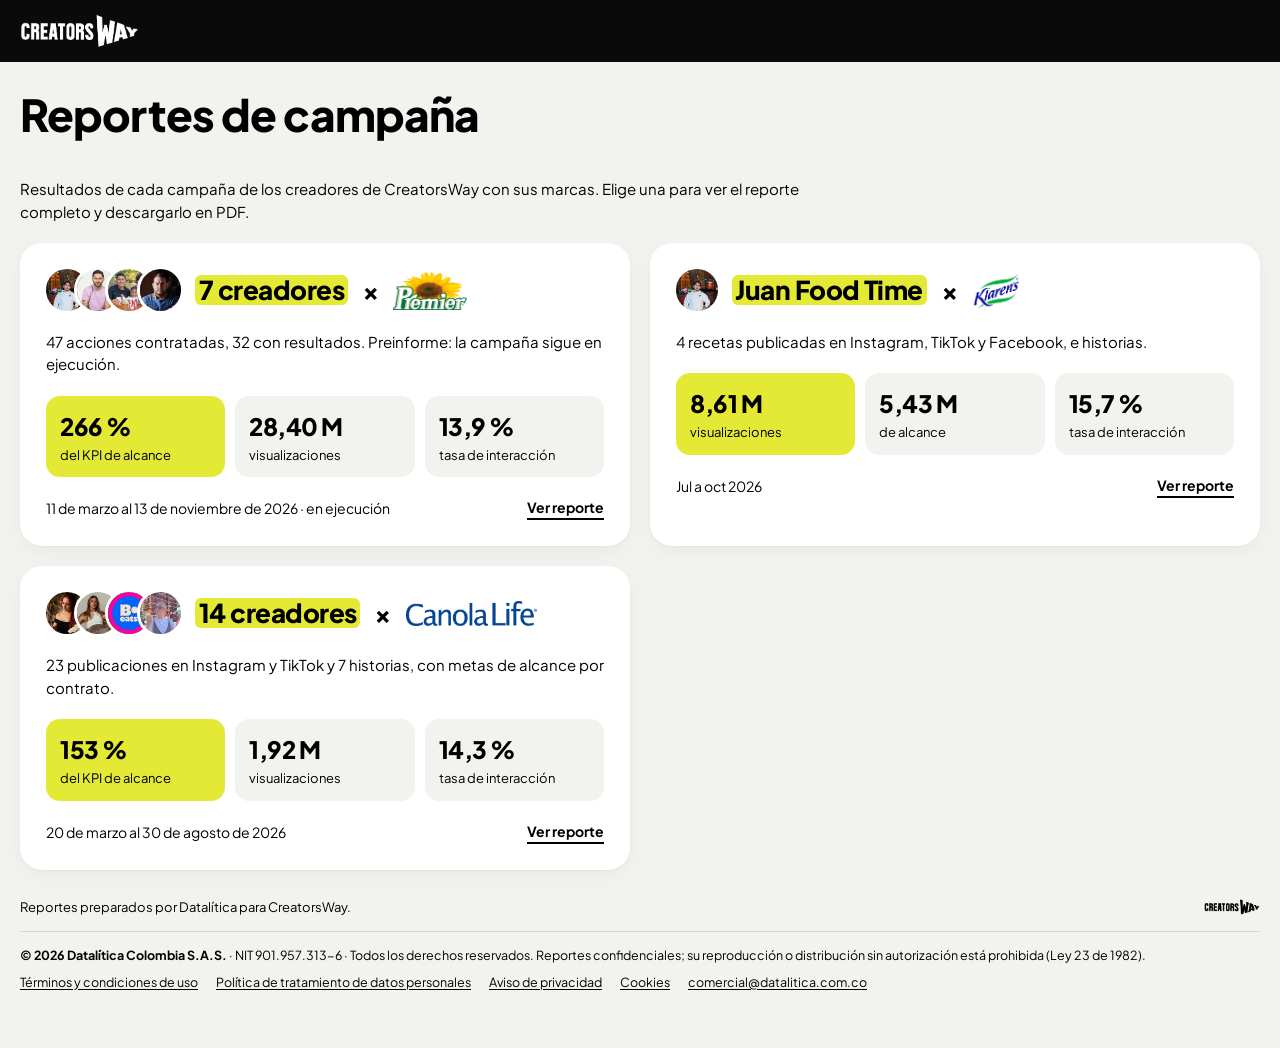
==== commit 5fa71771: "Actualización de cifras 2026-11-19 (automática: 71 cambios, 0 retenidos por el control) Co-Authored-" ====
--- a/index.html
+++ b/index.html
@@ -269,7 +269,7 @@
     <nav aria-label="Información legal"><a href="legal/terminos.html">Términos y condiciones de uso</a><a href="legal/datos-personales.html">Política de tratamiento de datos personales</a><a href="legal/datos-personales.html#aviso">Aviso de privacidad</a><a href="legal/datos-personales.html#cookies">Cookies</a><a href="mailto:comercial@datalitica.com.co">comercial@datalitica.com.co</a></nav></div></footer>
 </div></main>
 <script>
-const D={"campanas":[{"id":"premier-2026","marca":"Premier","logo":"assets/logo-premier.png","logo_ancho":false,"quien":"7 creadores","avatares":["assets/premier-2026/avatar-juanfoodtime.jpg","assets/premier-2026/avatar-tatanarroyo.jpg","assets/premier-2026/avatar-foggyreposteria.jpg","assets/premier-2026/avatar-jeison_rodriguezchef.jpg"],"periodo":"11 de marzo al 13 de noviembre de 2026 · en ejecución","resumen":"47 acciones contratadas, 32 con resultados. Preinforme: la campaña sigue en ejecución.","cifras":[["266 %","del KPI de alcance"],["28,40 M","visualizaciones"],["13,9 %","tasa de interacción"]]},{"id":"klarens-2026","marca":"KLAREN'S","logo":"assets/logo-klarens-sin-fondo.png","logo_ancho":false,"quien":"Juan Food Time","avatares":["assets/klarens-2026/avatar-juanfoodtime.jpg"],"periodo":"Jul a oct 2026","resumen":"4 recetas publicadas en Instagram, TikTok y Facebook, e historias.","cifras":[["8,56 M","visualizaciones"],["5,43 M","de alcance"],["15,7 %","tasa de interacción"]]},{"id":"canola-2026","marca":"Canola Life","logo":"assets/logo-canola-life.png","logo_ancho":true,"quien":"14 creadores","avatares":["assets/canola-2026/avatar-yummy__journey.jpg","assets/canola-2026/avatar-natyfarah.jpg","assets/canola-2026/avatar-b.eats___.jpg","assets/canola-2026/avatar-juliana.cocina.jpg"],"periodo":"20 de marzo al 30 de agosto de 2026","resumen":"23 publicaciones en Instagram y TikTok y 7 historias, con metas de alcance por contrato.","cifras":[["153 %","del KPI de alcance"],["1,92 M","visualizaciones"],["14,3 %","tasa de interacción"]]}]};
+const D={"campanas":[{"id":"premier-2026","marca":"Premier","logo":"assets/logo-premier.png","logo_ancho":false,"quien":"7 creadores","avatares":["assets/premier-2026/avatar-juanfoodtime.jpg","assets/premier-2026/avatar-tatanarroyo.jpg","assets/premier-2026/avatar-foggyreposteria.jpg","assets/premier-2026/avatar-jeison_rodriguezchef.jpg"],"periodo":"11 de marzo al 13 de noviembre de 2026 · en ejecución","resumen":"47 acciones contratadas, 32 con resultados. Preinforme: la campaña sigue en ejecución.","cifras":[["266 %","del KPI de alcance"],["28,40 M","visualizaciones"],["13,9 %","tasa de interacción"]]},{"id":"klarens-2026","marca":"KLAREN'S","logo":"assets/logo-klarens-sin-fondo.png","logo_ancho":false,"quien":"Juan Food Time","avatares":["assets/klarens-2026/avatar-juanfoodtime.jpg"],"periodo":"Jul a oct 2026","resumen":"4 recetas publicadas en Instagram, TikTok y Facebook, e historias.","cifras":[["8,61 M","visualizaciones"],["5,43 M","de alcance"],["15,7 %","tasa de interacción"]]},{"id":"canola-2026","marca":"Canola Life","logo":"assets/logo-canola-life.png","logo_ancho":true,"quien":"14 creadores","avatares":["assets/canola-2026/avatar-yummy__journey.jpg","assets/canola-2026/avatar-natyfarah.jpg","assets/canola-2026/avatar-b.eats___.jpg","assets/canola-2026/avatar-juliana.cocina.jpg"],"periodo":"20 de marzo al 30 de agosto de 2026","resumen":"23 publicaciones en Instagram y TikTok y 7 historias, con metas de alcance por contrato.","cifras":[["153 %","del KPI de alcance"],["1,92 M","visualizaciones"],["14,3 %","tasa de interacción"]]}]};
 const esc=s=>String(s??'').replace(/[&<>"]/g,c=>({'&':'&amp;','<':'&lt;','>':'&gt;','"':'&quot;'}[c]));
 const short=v=>v>=1e6?(v/1e6).toLocaleString('es-CO',{minimumFractionDigits:2,maximumFractionDigits:2})+' M':v>=1e4?Math.round(v/1e3).toLocaleString('es-CO')+' K':new Intl.NumberFormat('es-CO').format(Math.round(v));
 const pct=(v,d=0)=>(v*100).toLocaleString('es-CO',{minimumFractionDigits:d,maximumFractionDigits:d})+' %';
